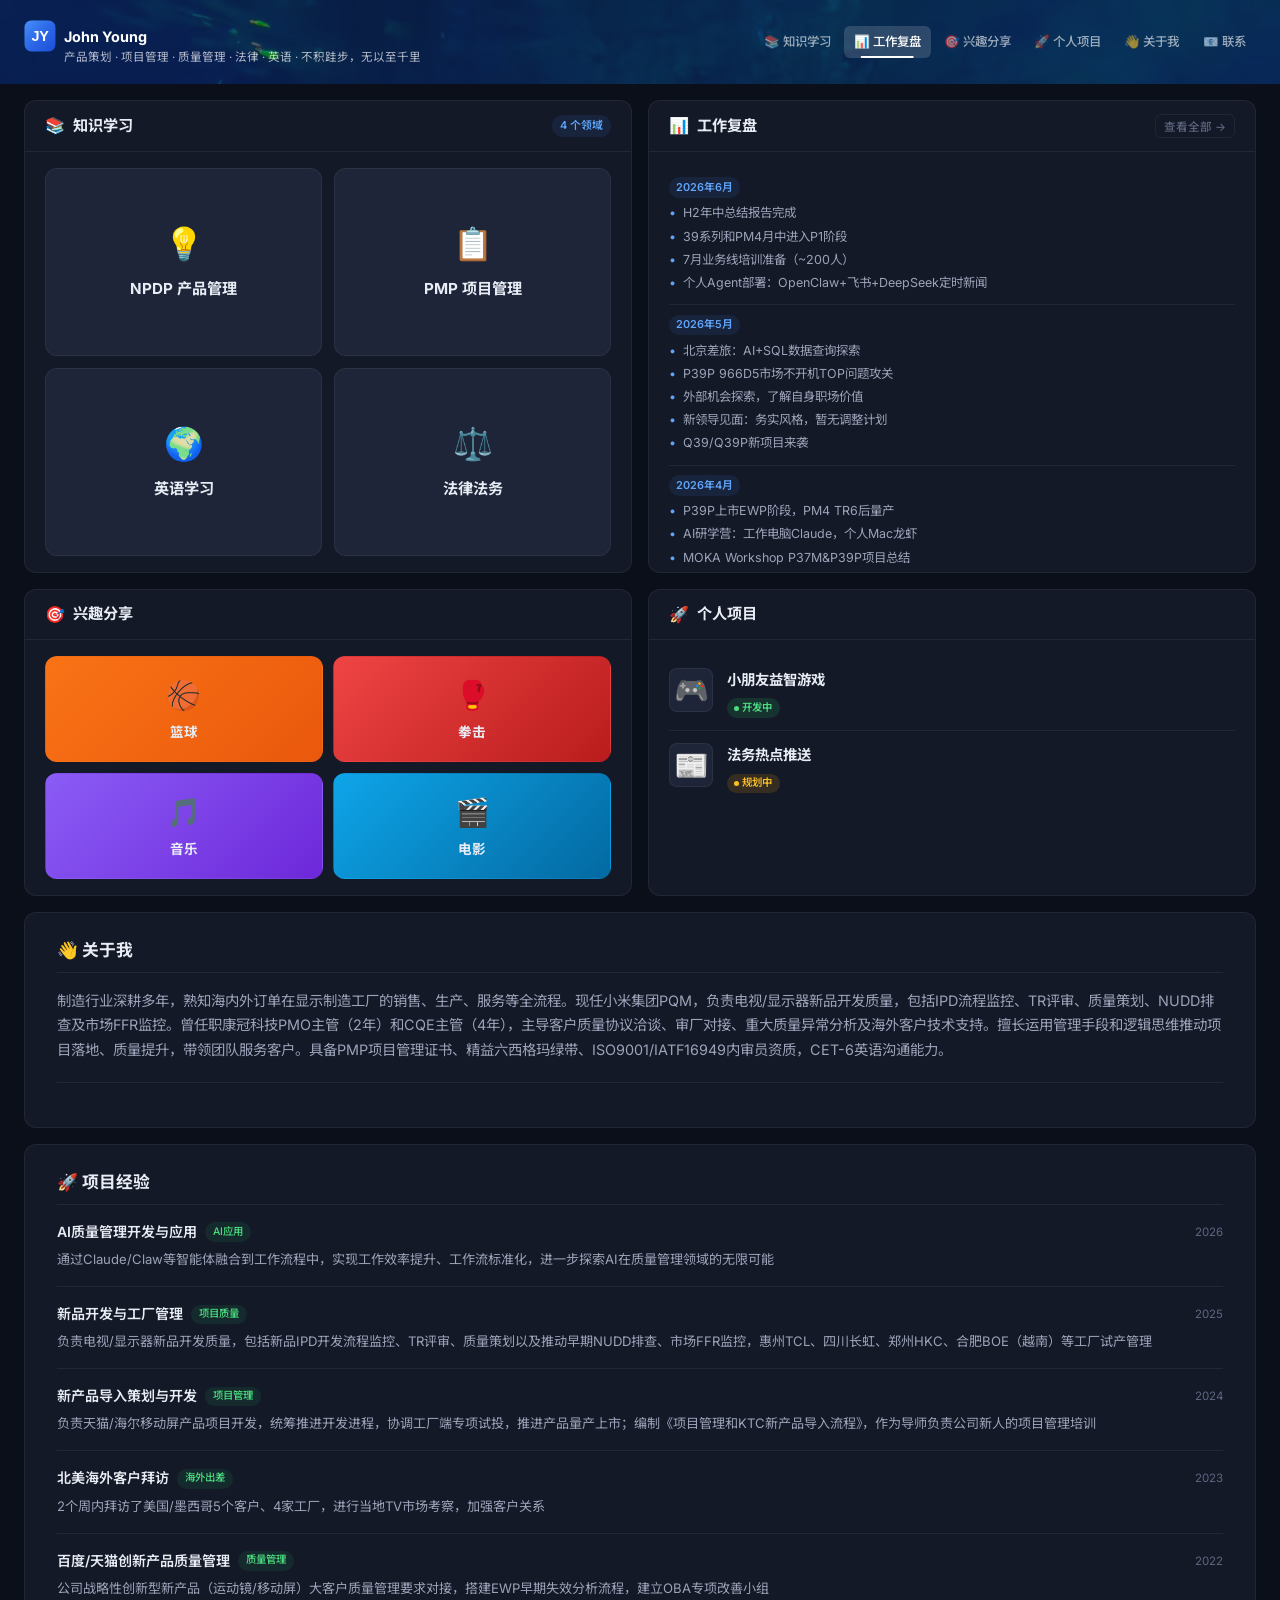
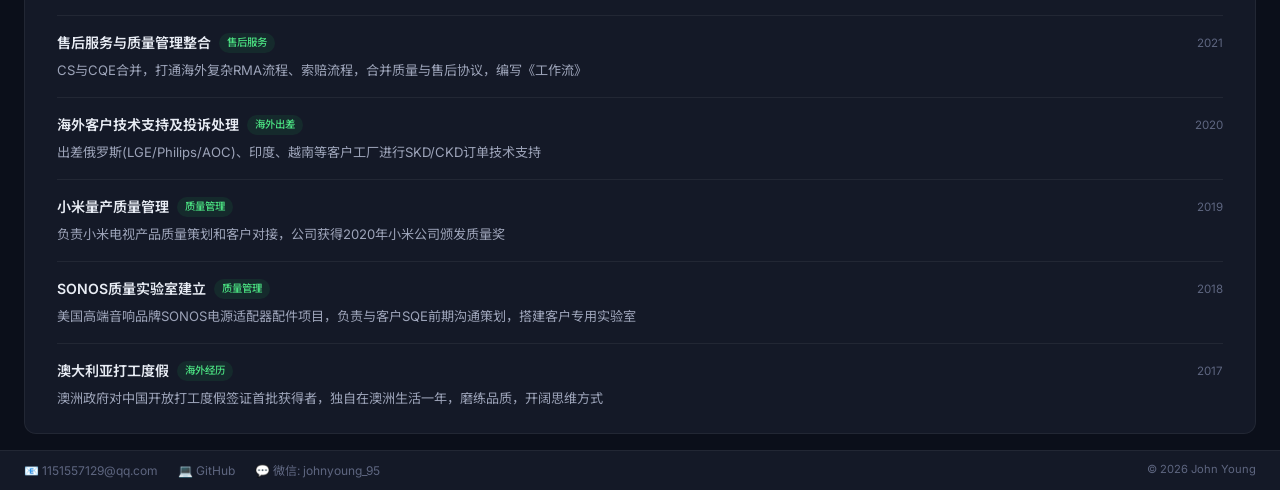
==== index.html @ d1478b48 "初始化个人主页：知识学习/工作复盘/兴趣分享/个人项目 - 暗色主题单页应用 - 知识学习(NPDP/PMP/英语/法律) - 工作复盘月度记录(2025.06-2026.06) - 兴趣分享(篮球/" ====
<!DOCTYPE html>
<html lang="zh-CN">
<head>
  <meta charset="UTF-8">
  <meta name="viewport" content="width=device-width, initial-scale=1.0">
  <title>John Young | 个人主页</title>
  <meta name="description" content="个人知识库、职场记录、兴趣分享与个人项目展示">
  <link rel="stylesheet" href="css/style.css">
  <link rel="preconnect" href="https://fonts.googleapis.com">
  <link rel="preconnect" href="https://fonts.gstatic.com" crossorigin>
  <link href="https://fonts.googleapis.com/css2?family=Inter:wght@300;400;500;600;700;800&family=Noto+Sans+SC:wght@300;400;500;600;700&display=swap" rel="stylesheet">
  <link rel="shortcut icon" href="assets/favicon.png">
  <link rel="icon" type="image/png" href="assets/favicon-16.png" sizes="16x16">
  <link rel="icon" type="image/png" href="assets/favicon.png" sizes="32x32">
  <link rel="icon" type="image/svg+xml" href="assets/logo.svg">
</head>
<body>
  <!-- Hero 区域（含导航） -->
  <section class="hero">
    <nav class="hero-nav" id="heroNav">
      <div class="hero-nav-left">
        <div class="hero-nav-left-row1">
          <img src="assets/logo.svg" alt="JY" class="hero-nav-logo">
          <span class="hero-nav-name">John Young</span>
        </div>
        <span class="hero-nav-tagline">产品策划 · 项目管理 · 质量管理 · 法律 · 英语 · 不积跬步，无以至千里</span>
      </div>
      <div class="hero-nav-links">
        <a href="#knowledge" class="hero-nav-link active" data-section="knowledge">📚 知识学习</a>
        <a href="#weekly" class="hero-nav-link" data-section="weekly">📊 工作复盘</a>
        <a href="#interests" class="hero-nav-link" data-section="interests">🎯 兴趣分享</a>
        <a href="#projects" class="hero-nav-link" data-section="projects">🚀 个人项目</a>
        <a href="#about" class="hero-nav-link" data-section="about">👋 关于我</a>
        <a href="#contact" class="hero-nav-link" data-section="contact">📧 联系</a>
      </div>
    </nav>
    <div class="hero-content">
      <img src="assets/logo.svg" alt="JY" class="hero-avatar">
      <h1 class="hero-name">John Young</h1>
      <p class="hero-tagline">产品策划 · 项目管理 · 质量管理 · 法律 · 英语 · 不积跬步，无以至千里</p>
    </div>
  </section>

  <!-- 主内容 -->
  <main class="main-content">
    <!-- 四宫格 -->
    <div class="dashboard">
      <section class="dash-card" id="knowledge">
        <div class="dash-card-header">
          <h2><span class="dash-icon">📚</span> 知识学习</h2>
          <span class="dash-badge">4 个领域</span>
        </div>
        <div class="dash-card-body">
          <div class="knowledge-grid" id="knowledgeGrid"></div>
        </div>
      </section>

      <section class="dash-card" id="weekly">
        <div class="dash-card-header">
          <h2><span class="dash-icon">📊</span> 工作复盘</h2>
          <button class="dash-more-btn" id="toggleHistory">查看全部 →</button>
        </div>
        <div class="dash-card-body">
          <div class="weekly-list" id="weeklyList"></div>
        </div>
      </section>

      <section class="dash-card" id="interests">
        <div class="dash-card-header">
          <h2><span class="dash-icon">🎯</span> 兴趣分享</h2>
        </div>
        <div class="dash-card-body">
          <div class="interests-mini-grid" id="interestsGrid"></div>
        </div>
      </section>

      <section class="dash-card" id="projects">
        <div class="dash-card-header">
          <h2><span class="dash-icon">🚀</span> 个人项目</h2>
        </div>
        <div class="dash-card-body">
          <div class="projects-mini-list" id="projectsGrid"></div>
        </div>
      </section>
    </div>

    <!-- 关于我 -->
    <section class="about-section" id="about">
      <div class="about-card">
        <h3 class="about-section-title">👋 关于我</h3>
        <p class="about-intro">制造行业深耕多年，熟知海内外订单在显示制造工厂的销售、生产、服务等全流程。现任小米集团PQM，负责电视/显示器新品开发质量，包括IPD流程监控、TR评审、质量策划、NUDD排查及市场FFR监控。曾任职康冠科技PMO主管（2年）和CQE主管（4年），主导客户质量协议洽谈、审厂对接、重大质量异常分析及海外客户技术支持。擅长运用管理手段和逻辑思维推动项目落地、质量提升，带领团队服务客户。具备PMP项目管理证书、精益六西格玛绿带、ISO9001/IATF16949内审员资质，CET-6英语沟通能力。</p>
      </div>
      <div class="about-card about-projects-exp">
        <h3 class="about-section-title">🚀 项目经验</h3>
        <div class="proj-exp-item">
          <div class="proj-exp-header">
            <span class="proj-exp-title">AI质量管理开发与应用</span>
            <span class="proj-exp-tag">AI应用</span>
            <span class="proj-exp-date">2026</span>
          </div>
          <p>通过Claude/Claw等智能体融合到工作流程中，实现工作效率提升、工作流标准化，进一步探索AI在质量管理领域的无限可能</p>
        </div>
        <div class="proj-exp-item">
          <div class="proj-exp-header">
            <span class="proj-exp-title">新品开发与工厂管理</span>
            <span class="proj-exp-tag">项目质量</span>
            <span class="proj-exp-date">2025</span>
          </div>
          <p>负责电视/显示器新品开发质量，包括新品IPD开发流程监控、TR评审、质量策划以及推动早期NUDD排查、市场FFR监控，惠州TCL、四川长虹、郑州HKC、合肥BOE（越南）等工厂试产管理</p>
        </div>
        <div class="proj-exp-item">
          <div class="proj-exp-header">
            <span class="proj-exp-title">新产品导入策划与开发</span>
            <span class="proj-exp-tag">项目管理</span>
            <span class="proj-exp-date">2024</span>
          </div>
          <p>负责天猫/海尔移动屏产品项目开发，统筹推进开发进程，协调工厂端专项试投，推进产品量产上市；编制《项目管理和KTC新产品导入流程》，作为导师负责公司新人的项目管理培训</p>
        </div>
        <div class="proj-exp-item">
          <div class="proj-exp-header">
            <span class="proj-exp-title">北美海外客户拜访</span>
            <span class="proj-exp-tag">海外出差</span>
            <span class="proj-exp-date">2023</span>
          </div>
          <p>2个周内拜访了美国/墨西哥5个客户、4家工厂，进行当地TV市场考察，加强客户关系</p>
        </div>
        <div class="proj-exp-item">
          <div class="proj-exp-header">
            <span class="proj-exp-title">百度/天猫创新产品质量管理</span>
            <span class="proj-exp-tag">质量管理</span>
            <span class="proj-exp-date">2022</span>
          </div>
          <p>公司战略性创新型新产品（运动镜/移动屏）大客户质量管理要求对接，搭建EWP早期失效分析流程，建立OBA专项改善小组</p>
        </div>
        <div class="proj-exp-item">
          <div class="proj-exp-header">
            <span class="proj-exp-title">售后服务与质量管理整合</span>
            <span class="proj-exp-tag">售后服务</span>
            <span class="proj-exp-date">2021</span>
          </div>
          <p>CS与CQE合并，打通海外复杂RMA流程、索赔流程，合并质量与售后协议，编写《工作流》</p>
        </div>
        <div class="proj-exp-item">
          <div class="proj-exp-header">
            <span class="proj-exp-title">海外客户技术支持及投诉处理</span>
            <span class="proj-exp-tag">海外出差</span>
            <span class="proj-exp-date">2020</span>
          </div>
          <p>出差俄罗斯(LGE/Philips/AOC)、印度、越南等客户工厂进行SKD/CKD订单技术支持</p>
        </div>
        <div class="proj-exp-item">
          <div class="proj-exp-header">
            <span class="proj-exp-title">小米量产质量管理</span>
            <span class="proj-exp-tag">质量管理</span>
            <span class="proj-exp-date">2019</span>
          </div>
          <p>负责小米电视产品质量策划和客户对接，公司获得2020年小米公司颁发质量奖</p>
        </div>
        <div class="proj-exp-item">
          <div class="proj-exp-header">
            <span class="proj-exp-title">SONOS质量实验室建立</span>
            <span class="proj-exp-tag">质量管理</span>
            <span class="proj-exp-date">2018</span>
          </div>
          <p>美国高端音响品牌SONOS电源适配器配件项目，负责与客户SQE前期沟通策划，搭建客户专用实验室</p>
        </div>
        <div class="proj-exp-item">
          <div class="proj-exp-header">
            <span class="proj-exp-title">澳大利亚打工度假</span>
            <span class="proj-exp-tag">海外经历</span>
            <span class="proj-exp-date">2017</span>
          </div>
          <p>澳洲政府对中国开放打工度假签证首批获得者，独自在澳洲生活一年，磨练品质，开阔思维方式</p>
        </div>
      </div>
    </section>
  </main>

  <!-- 联系栏 -->
  <footer class="contact-bar" id="contact">
    <div class="contact-bar-inner">
      <a href="mailto:1151557129@qq.com" class="contact-link">📧 1151557129@qq.com</a>
      <a href="https://github.com/JohnYoung1995" target="_blank" class="contact-link">💻 GitHub</a>
      <a href="#" class="contact-link">💬 微信: johnyoung_95</a>
      <span class="contact-copy">© 2026 John Young</span>
    </div>
  </footer>

  <!-- 模态框 -->
  <div class="modal-overlay" id="modalOverlay">
    <div class="modal" id="modal">
      <button class="modal-close" id="modalClose">&times;</button>
      <div class="modal-header">
        <span class="modal-icon" id="modalIcon"></span>
        <h2 class="modal-title" id="modalTitle"></h2>
      </div>
      <div class="modal-breadcrumb" id="modalBreadcrumb"></div>
      <div class="modal-body" id="modalBody"></div>
    </div>
  </div>

  <script src="js/data/knowledge.js"></script>
  <script src="js/data/weekly.js"></script>
  <script src="js/data/interests.js"></script>
  <script src="js/data/projects.js"></script>
  <script src="js/app.js"></script>
</body>
</html>
---- css/style.css ----
/* ============================================
   个人主页 - 暗色 Dashboard 布局
   ============================================ */

:root {
  --primary: #3b82f6;
  --primary-light: #60a5fa;
  --primary-dark: #2563eb;
  --primary-50: rgba(59,130,246,0.1);
  --primary-100: rgba(59,130,246,0.2);

  --accent: #f59e0b;

  --bg: #0b0f1a;
  --bg-card: #141927;
  --bg-card-hover: #1a2035;
  --bg-elevated: #1e2538;
  --bg-dark: #080b14;

  --text: #e8ecf4;
  --text-secondary: #9ca3b8;
  --text-muted: #5e6680;
  --text-inverse: #f8fafc;

  --border: rgba(255,255,255,0.06);
  --border-light: rgba(255,255,255,0.04);
  --border-hover: rgba(255,255,255,0.12);

  --shadow: 0 1px 3px rgba(0,0,0,0.3), 0 1px 2px rgba(0,0,0,0.2);
  --shadow-md: 0 4px 12px rgba(0,0,0,0.3);
  --shadow-lg: 0 12px 24px rgba(0,0,0,0.4);

  --radius-sm: 8px;
  --radius: 12px;
  --radius-lg: 16px;

  --transition: all 0.25s cubic-bezier(0.4, 0, 0.2, 1);

  --font-sans: 'Inter', 'Noto Sans SC', -apple-system, BlinkMacSystemFont, sans-serif;
}

*, *::before, *::after { margin: 0; padding: 0; box-sizing: border-box; }

html {
  scroll-behavior: smooth;
  scroll-padding-top: 92px;
}

body {
  font-family: var(--font-sans);
  background: var(--bg);
  color: var(--text);
  line-height: 1.6;
  -webkit-font-smoothing: antialiased;
  min-height: 100vh;
  display: flex;
  flex-direction: column;
}

/* ============================================
   Hero 区域（带背景图，与导航融合）
   ============================================ */
.hero {
  position: sticky;
  top: 0;
  z-index: 100;
  height: 84px;
  background: url('../assets/hero-bg.jpg') top center/cover no-repeat;
  display: flex;
  flex-direction: column;
}

.hero::before {
  content: '';
  position: absolute;
  inset: 0;
  background: rgba(15, 23, 42, 0.55);
}

/* 导航栏融入 hero */
.hero-nav {
  position: relative;
  z-index: 2;
  width: 100%;
  max-width: 1400px;
  margin: 0 auto;
  padding: 0 1.5rem;
  height: 100%;
  display: flex;
  align-items: center;
  justify-content: space-between;
}

.hero-nav-left {
  display: flex;
  flex-direction: column;
  gap: 0;
}

.hero-nav-left-row1 {
  display: flex;
  align-items: center;
  gap: 0.5rem;
}

.hero-nav-logo {
  width: 32px;
  height: 32px;
  border-radius: 8px;
}

.hero-nav-name {
  font-size: 0.9rem;
  font-weight: 700;
  color: white;
}

.hero-nav-tagline {
  font-size: 0.72rem;
  color: rgba(255,255,255,0.7);
  padding-left: calc(32px + 0.5rem);
  white-space: nowrap;
  line-height: 1;
}

.hero-nav-links {
  display: flex;
  gap: 0.15rem;
}

.hero-nav-link {
  padding: 0.35rem 0.65rem;
  font-size: 0.78rem;
  font-weight: 500;
  color: rgba(255,255,255,0.6);
  border-radius: 6px;
  transition: var(--transition);
  text-decoration: none;
  white-space: nowrap;
  position: relative;
}

.hero-nav-link:hover {
  color: white;
  background: rgba(255,255,255,0.1);
}

.hero-nav-link.active {
  color: white;
  background: rgba(255,255,255,0.15);
}

.hero-nav-link.active::after {
  content: '';
  position: absolute;
  bottom: 0;
  left: 50%;
  transform: translateX(-50%);
  width: 60%;
  height: 2px;
  background: white;
  border-radius: 1px;
}

/* Hero 主内容（窄屏隐藏） */
.hero-content {
  display: none;
}

.hero-avatar {
  width: 72px;
  height: 72px;
  border-radius: 14px;
  margin-bottom: 0.75rem;
  box-shadow: 0 4px 20px rgba(0,0,0,0.3);
}

.hero-name {
  font-size: 2.5rem;
  font-weight: 800;
  color: white;
  margin-bottom: 0.5rem;
  text-shadow: 0 2px 10px rgba(0,0,0,0.3);
}

.hero-tagline {
  font-size: 1rem;
  color: rgba(255,255,255,0.85);
  max-width: 700px;
  line-height: 1.6;
  text-shadow: 0 1px 6px rgba(0,0,0,0.2);
}


/* ============================================
   关于我 (About / Resume)
   ============================================ */
.about-section {
  max-width: 1400px;
  margin: 0 auto;
  padding: 0 1.5rem 1rem;
  display: flex;
  flex-direction: column;
  gap: 1rem;
}

.about-card {
  background: var(--bg-card);
  border: 1px solid var(--border);
  border-radius: var(--radius);
  padding: 1.5rem 2rem;
}

.about-section-title {
  font-size: 1.05rem;
  font-weight: 700;
  color: var(--text);
  margin-bottom: 1rem;
  padding-bottom: 0.5rem;
  border-bottom: 1px solid var(--border);
}

.about-intro {
  font-size: 0.9rem;
  color: var(--text-secondary);
  line-height: 1.7;
  margin-bottom: 1.25rem;
  padding-bottom: 1.25rem;
  border-bottom: 1px solid var(--border);
}

/* 工作经历 */
.about-exp-list {
  display: flex;
  flex-direction: column;
  gap: 1rem;
}

.about-exp-item {
  padding-bottom: 1rem;
  border-bottom: 1px solid var(--border);
}

.about-exp-item:last-child {
  padding-bottom: 0;
  border-bottom: none;
}

.about-exp-header {
  display: flex;
  justify-content: space-between;
  align-items: center;
  margin-bottom: 0.2rem;
}

.about-exp-company {
  font-weight: 600;
  font-size: 0.88rem;
  color: var(--text);
}

.about-exp-date {
  font-size: 0.72rem;
  color: var(--text-muted);
}

.about-exp-role {
  font-size: 0.8rem;
  color: var(--primary-light);
  font-weight: 500;
  margin-bottom: 0.4rem;
}

.about-exp-list-detail {
  list-style: none;
  margin: 0;
}

.about-exp-list-detail li {
  font-size: 0.78rem;
  color: var(--text-secondary);
  padding: 0.15rem 0;
  padding-left: 0.85rem;
  position: relative;
}

.about-exp-list-detail li::before {
  content: '•';
  position: absolute;
  left: 0;
  color: var(--primary-light);
}

/* 项目经验标题栏 */
.about-projects-exp .about-section-title {
  margin-bottom: 1rem;
  padding-bottom: 0.5rem;
  border-bottom: 1px solid var(--border);
}

.proj-exp-item {
  margin-bottom: 1rem;
  padding-bottom: 1rem;
  border-bottom: 1px solid var(--border);
}

.proj-exp-item:last-child {
  margin-bottom: 0;
  padding-bottom: 0;
  border-bottom: none;
}

.proj-exp-header {
  display: flex;
  align-items: center;
  gap: 0.5rem;
  margin-bottom: 0.35rem;
  flex-wrap: wrap;
}

.proj-exp-title {
  font-weight: 600;
  font-size: 0.88rem;
  color: var(--text);
}

.proj-exp-tag {
  font-size: 0.65rem;
  font-weight: 500;
  background: rgba(34,197,94,0.1);
  color: #4ade80;
  padding: 0.1rem 0.5rem;
  border-radius: 100px;
}

.proj-exp-date {
  font-size: 0.72rem;
  color: var(--text-muted);
  margin-left: auto;
}

.proj-exp-item p {
  font-size: 0.82rem;
  color: var(--text-secondary);
  line-height: 1.6;
}

/* ============================================
   Dashboard 四宫格
   ============================================ */
.dashboard {
  flex: 1;
  max-width: 1400px;
  width: 100%;
  margin: 0 auto;
  padding: 1rem 1.5rem;
  display: grid;
  grid-template-columns: 1fr 1fr;
  grid-template-rows: auto auto;
  gap: 1rem;
}

.dash-card {
  background: var(--bg-card);
  border-radius: var(--radius);
  border: 1px solid var(--border);
  display: flex;
  flex-direction: column;
  overflow: hidden;
  min-height: 0;
  transition: var(--transition);
}

.dash-card:hover {
  border-color: var(--border-hover);
}

.dash-card-header {
  display: flex;
  align-items: center;
  justify-content: space-between;
  padding: 0.75rem 1.25rem;
  border-bottom: 1px solid var(--border);
  flex-shrink: 0;
}

.dash-card-header h2 {
  font-size: 0.95rem;
  font-weight: 700;
  display: flex;
  align-items: center;
  gap: 0.5rem;
  color: var(--text);
}

.dash-icon {
  font-size: 1rem;
}

.dash-badge {
  font-size: 0.68rem;
  font-weight: 600;
  color: var(--primary-light);
  background: var(--primary-50);
  padding: 0.15rem 0.5rem;
  border-radius: 100px;
}

.dash-more-btn {
  font-size: 0.72rem;
  font-weight: 500;
  color: var(--text-muted);
  background: none;
  border: 1px solid var(--border);
  padding: 0.2rem 0.5rem;
  border-radius: 6px;
  cursor: pointer;
  transition: var(--transition);
  font-family: var(--font-sans);
}

.dash-more-btn:hover {
  color: var(--primary-light);
  border-color: var(--primary-100);
  background: var(--primary-50);
}

.dash-card-body {
  padding: 1rem 1.25rem;
  flex: 1;
  overflow-y: auto;
  max-height: 420px;
}

/* ============================================
   知识学习 - 四宫格卡片
   ============================================ */
.knowledge-grid {
  display: grid;
  grid-template-columns: 1fr 1fr;
  gap: 0.75rem;
  height: 100%;
}

.knowledge-card {
  background: var(--bg-elevated);
  border-radius: var(--radius);
  border: 1px solid var(--border);
  padding: 1.25rem;
  cursor: pointer;
  transition: var(--transition);
  display: flex;
  flex-direction: column;
  align-items: center;
  justify-content: center;
  text-align: center;
  position: relative;
  overflow: hidden;
}

.knowledge-card::before {
  content: '';
  position: absolute;
  inset: 0;
  background: var(--card-glow, var(--primary-50));
  opacity: 0;
  transition: opacity 0.3s ease;
}

.knowledge-card:hover {
  border-color: var(--border-hover);
  transform: translateY(-2px);
  box-shadow: var(--shadow-md);
}

.knowledge-card:hover::before {
  opacity: 1;
}

.knowledge-card > * {
  position: relative;
  z-index: 1;
}

.knowledge-card-icon {
  font-size: 2rem;
  margin-bottom: 0.5rem;
}

.knowledge-card-title {
  font-size: 0.95rem;
  font-weight: 700;
  color: var(--text);
  margin-bottom: 0.2rem;
}


/* ============================================
   职场碎碎念
   ============================================ */
.weekly-entry {
  padding: 0.6rem 0;
  border-bottom: 1px solid var(--border);
  cursor: pointer;
  transition: var(--transition);
}

.weekly-entry:last-child { border-bottom: none; }

.weekly-entry:hover { padding-left: 0.5rem; }

.weekly-entry-header {
  display: flex;
  align-items: center;
  justify-content: space-between;
  margin-bottom: 0.2rem;
}

.weekly-entry-week {
  font-size: 0.68rem;
  font-weight: 600;
  color: var(--primary-light);
  background: var(--primary-50);
  padding: 0.1rem 0.45rem;
  border-radius: 100px;
}

.weekly-entry-date {
  font-size: 0.68rem;
  color: var(--text-muted);
}

.weekly-entry-title {
  font-size: 0.88rem;
  font-weight: 600;
  color: var(--text);
  margin-bottom: 0.15rem;
}

.weekly-entry-summary {
  font-size: 0.78rem;
  color: var(--text-secondary);
  display: -webkit-box;
  -webkit-line-clamp: 2;
  -webkit-box-orient: vertical;
  overflow: hidden;
}

.weekly-entry-tags {
  display: flex;
  gap: 0.3rem;
  margin-top: 0.3rem;
  flex-wrap: wrap;
}

.weekly-entry-tag {
  font-size: 0.62rem;
  color: var(--text-muted);
  background: rgba(255,255,255,0.04);
  padding: 0.08rem 0.35rem;
  border-radius: 4px;
}

.weekly-highlights {
  list-style: none;
  margin-top: 0.25rem;
}

.weekly-highlights li {
  font-size: 0.78rem;
  color: var(--text-secondary);
  padding: 0.1rem 0;
  padding-left: 0.85rem;
  position: relative;
}

.weekly-highlights li::before {
  content: '•';
  position: absolute;
  left: 0;
  color: var(--primary-light);
}

.weekly-edit-bar {
  display: flex;
  gap: 0.5rem;
  margin-bottom: 1rem;
  padding-bottom: 0.75rem;
  border-bottom: 1px solid var(--border);
}

.weekly-edit-btn,
.weekly-save-btn {
  display: inline-flex;
  align-items: center;
  gap: 0.3rem;
  padding: 0.35rem 0.75rem;
  font-size: 0.8rem;
  font-weight: 500;
  border-radius: 6px;
  cursor: pointer;
  transition: var(--transition);
  font-family: var(--font-sans);
  border: 1px solid var(--border);
  background: var(--bg-elevated);
  color: var(--text-secondary);
}

.weekly-edit-btn:hover {
  border-color: var(--primary-100);
  color: var(--primary-light);
  background: var(--primary-50);
}

.weekly-save-btn {
  background: var(--primary);
  color: white;
  border-color: var(--primary);
}

.weekly-save-btn:hover {
  background: var(--primary-dark);
}

/* ============================================
   兴趣分享
   ============================================ */
.interests-mini-grid {
  display: grid;
  grid-template-columns: 1fr 1fr;
  gap: 0.65rem;
  height: 100%;
}

.interest-mini {
  border-radius: var(--radius);
  padding: 1rem 0.75rem;
  cursor: pointer;
  transition: var(--transition);
  text-align: center;
  position: relative;
  overflow: hidden;
  border: 1px solid transparent;
}

.interest-mini:hover {
  transform: translateY(-2px);
  box-shadow: var(--shadow-md);
  border-color: rgba(255,255,255,0.1);
}

.interest-mini-icon {
  font-size: 1.75rem;
  margin-bottom: 0.25rem;
}

.interest-mini-title {
  font-size: 0.85rem;
  font-weight: 700;
  color: var(--text);
  margin-bottom: 0.1rem;
}


/* ============================================
   个人项目
   ============================================ */
.project-mini {
  display: flex;
  gap: 0.875rem;
  padding: 0.75rem 0;
  border-bottom: 1px solid var(--border);
  cursor: pointer;
  transition: var(--transition);
}

.project-mini:last-child { border-bottom: none; }

.project-mini:hover { padding-left: 0.5rem; }

.project-mini-icon {
  font-size: 1.75rem;
  flex-shrink: 0;
  width: 44px;
  height: 44px;
  display: flex;
  align-items: center;
  justify-content: center;
  background: var(--bg-elevated);
  border-radius: var(--radius-sm);
  border: 1px solid var(--border);
}

.project-mini-info { flex: 1; min-width: 0; }

.project-mini-title {
  font-size: 0.9rem;
  font-weight: 700;
  color: var(--text);
  margin-bottom: 0.1rem;
}


.project-mini-status {
  display: inline-flex;
  align-items: center;
  gap: 0.2rem;
  font-size: 0.65rem;
  font-weight: 600;
  padding: 0.1rem 0.45rem;
  border-radius: 100px;
  margin-top: 0.2rem;
}

.project-mini-status.active {
  background: rgba(34,197,94,0.15);
  color: #4ade80;
}

.project-mini-status.planning {
  background: rgba(245,158,11,0.15);
  color: #fbbf24;
}

.project-mini-status-dot {
  width: 5px;
  height: 5px;
  border-radius: 50%;
  background: currentColor;
}

/* ============================================
   联系栏
   ============================================ */
.contact-bar {
  background: var(--bg-card);
  border-top: 1px solid var(--border);
  padding: 0.6rem 0;
  font-size: 0.75rem;
}

.contact-bar-inner {
  max-width: 1400px;
  margin: 0 auto;
  padding: 0 1.5rem;
  display: flex;
  align-items: center;
  gap: 1.25rem;
  flex-wrap: wrap;
}

.contact-link {
  color: var(--text-muted);
  text-decoration: none;
  transition: var(--transition);
}

.contact-link:hover { color: var(--primary-light); }

.contact-copy {
  margin-left: auto;
  font-size: 0.7rem;
  color: var(--text-muted);
}

/* ============================================
   模态框
   ============================================ */
.modal-overlay {
  position: fixed;
  inset: 0;
  background: rgba(0, 0, 0, 0.7);
  backdrop-filter: blur(8px);
  z-index: 2000;
  display: flex;
  align-items: center;
  justify-content: center;
  opacity: 0;
  visibility: hidden;
  transition: var(--transition);
}

.modal-overlay.active {
  opacity: 1;
  visibility: visible;
}

.modal {
  background: var(--bg-card);
  border: 1px solid var(--border);
  border-radius: var(--radius-lg);
  width: 90%;
  max-width: 750px;
  max-height: 80vh;
  overflow-y: auto;
  padding: 2rem;
  position: relative;
  transform: scale(0.95) translateY(20px);
  transition: var(--transition);
  box-shadow: var(--shadow-lg);
}

.modal-overlay.active .modal {
  transform: scale(1) translateY(0);
}

.modal-close {
  position: absolute;
  top: 0.75rem;
  right: 0.75rem;
  width: 32px;
  height: 32px;
  background: var(--bg-elevated);
  border: 1px solid var(--border);
  border-radius: 50%;
  font-size: 1.2rem;
  cursor: pointer;
  display: flex;
  align-items: center;
  justify-content: center;
  color: var(--text-muted);
  transition: var(--transition);
}

.modal-close:hover {
  background: var(--border);
  color: var(--text);
}

.modal-header {
  display: flex;
  align-items: center;
  gap: 0.75rem;
  margin-bottom: 0.75rem;
  padding-bottom: 0.75rem;
  border-bottom: 1px solid var(--border);
}

.modal-icon { font-size: 1.5rem; }

.modal-title {
  font-size: 1.15rem;
  font-weight: 700;
  color: var(--text);
}

.modal-breadcrumb {
  display: flex;
  align-items: center;
  gap: 0.4rem;
  font-size: 0.78rem;
  color: var(--text-muted);
  margin-bottom: 1rem;
}

.modal-breadcrumb a {
  color: var(--primary-light);
  cursor: pointer;
  transition: var(--transition);
}

.modal-breadcrumb a:hover { text-decoration: underline; }

.modal-breadcrumb .sep { color: var(--text-muted); }

/* Modal 内容 */
.modal-body h3 {
  font-size: 1.1rem;
  font-weight: 700;
  color: var(--primary-light);
  margin: 1.5rem 0 0.6rem;
  padding-bottom: 0.35rem;
  border-bottom: 1px solid var(--border);
}

.modal-body h4 {
  font-size: 0.95rem;
  font-weight: 600;
  color: var(--text);
  margin: 1rem 0 0.4rem;
}

.modal-body p {
  color: var(--text-secondary);
  margin-bottom: 0.5rem;
  font-size: 0.88rem;
}

.modal-body ul, .modal-body ol {
  padding-left: 1.25rem;
  margin-bottom: 0.6rem;
  color: var(--text-secondary);
  font-size: 0.88rem;
}

.modal-body li { margin-bottom: 0.2rem; }

.modal-body table {
  width: 100%;
  border-collapse: collapse;
  margin: 0.6rem 0;
  font-size: 0.82rem;
}

.modal-body th, .modal-body td {
  border: 1px solid var(--border);
  padding: 0.4rem 0.6rem;
  text-align: left;
}

.modal-body th {
  background: var(--primary-dark);
  color: white;
  font-weight: 600;
}

.modal-body tr:nth-child(even) { background: rgba(255,255,255,0.02); }

.modal-body blockquote {
  background: var(--primary-50);
  border-left: 3px solid var(--primary);
  padding: 0.6rem 0.875rem;
  margin: 0.6rem 0;
  border-radius: 0 var(--radius-sm) var(--radius-sm) 0;
  color: var(--text-secondary);
  font-style: italic;
  font-size: 0.88rem;
}

.modal-body pre {
  background: var(--bg-dark);
  color: var(--text);
  padding: 0.6rem 0.875rem;
  border-radius: var(--radius-sm);
  overflow-x: auto;
  margin: 0.6rem 0;
  font-size: 0.8rem;
  border: 1px solid var(--border);
}

.modal-body strong {
  color: var(--text);
  font-weight: 600;
}

/* Modal 分类网格 */
.modal-category-grid {
  display: grid;
  grid-template-columns: repeat(auto-fill, minmax(150px, 1fr));
  gap: 0.6rem;
}

.modal-category-item {
  background: var(--bg-elevated);
  border-radius: var(--radius);
  padding: 0.875rem;
  cursor: pointer;
  transition: var(--transition);
  border: 1px solid var(--border);
  text-align: center;
}

.modal-category-item:hover {
  background: var(--bg-card-hover);
  border-color: var(--border-hover);
  transform: translateY(-2px);
}

.modal-category-icon {
  font-size: 1.3rem;
  margin-bottom: 0.2rem;
}

.modal-category-title {
  font-weight: 600;
  font-size: 0.85rem;
  color: var(--text);
}

.modal-category-count {
  font-size: 0.68rem;
  color: var(--text-muted);
}

/* Modal 知识点列表 */
.modal-topic-list {
  display: flex;
  flex-direction: column;
  gap: 0.4rem;
}

.modal-topic-item {
  display: flex;
  align-items: center;
  gap: 0.6rem;
  padding: 0.6rem 0.875rem;
  background: var(--bg-elevated);
  border-radius: var(--radius-sm);
  cursor: pointer;
  transition: var(--transition);
  border: 1px solid transparent;
}

.modal-topic-item:hover {
  background: var(--bg-card-hover);
  border-color: var(--border-hover);
  transform: translateX(4px);
}

.modal-topic-icon {
  font-size: 0.9rem;
  color: var(--primary-light);
}

.modal-topic-title {
  flex: 1;
  font-size: 0.88rem;
  font-weight: 500;
  color: var(--text);
}

.modal-topic-arrow {
  color: var(--text-muted);
  font-size: 0.75rem;
  transition: var(--transition);
}

.modal-topic-item:hover .modal-topic-arrow {
  color: var(--primary-light);
}

/* 兴趣文章列表 */
.article-list {
  display: flex;
  flex-direction: column;
  gap: 0.4rem;
}

.article-item {
  display: flex;
  align-items: center;
  gap: 0.6rem;
  padding: 0.6rem 0.875rem;
  background: var(--bg-elevated);
  border-radius: var(--radius-sm);
  transition: var(--transition);
  border: 1px solid var(--border);
  text-decoration: none;
}

.article-item:hover {
  background: var(--bg-card-hover);
  border-color: var(--border-hover);
  transform: translateX(4px);
}

.article-icon { font-size: 1.1rem; }

.article-info { flex: 1; }

.article-title {
  font-weight: 600;
  font-size: 0.85rem;
  color: var(--text);
}

.article-meta {
  font-size: 0.72rem;
  color: var(--text-muted);
}

.article-arrow {
  color: var(--text-muted);
  font-size: 0.8rem;
  transition: var(--transition);
}

.article-item:hover .article-arrow { color: var(--primary-light); }

/* ============================================
   响应式
   ============================================ */
@media (max-width: 900px) {
  .dashboard {
    grid-template-columns: 1fr;
    padding: 0.75rem;
  }

  .interests-mini-grid { grid-template-columns: 1fr 1fr; }
  .knowledge-grid { grid-template-columns: 1fr 1fr; }

  .hero { height: 56px; }
  .hero-nav-links { gap: 0; }
  .hero-nav-link { font-size: 0.7rem; padding: 0.25rem 0.4rem; }
  .hero-nav-tagline { display: none; }

  .about-exp-header { flex-direction: column; align-items: flex-start; gap: 0.15rem; }
}

@media (max-width: 480px) {
  .interests-mini-grid { grid-template-columns: 1fr; }
}

/* 滚动条 - 暗色主题 */
::-webkit-scrollbar { width: 5px; }
::-webkit-scrollbar-track { background: transparent; }
::-webkit-scrollbar-thumb { background: rgba(255,255,255,0.1); border-radius: 3px; }
::-webkit-scrollbar-thumb:hover { background: rgba(255,255,255,0.2); }
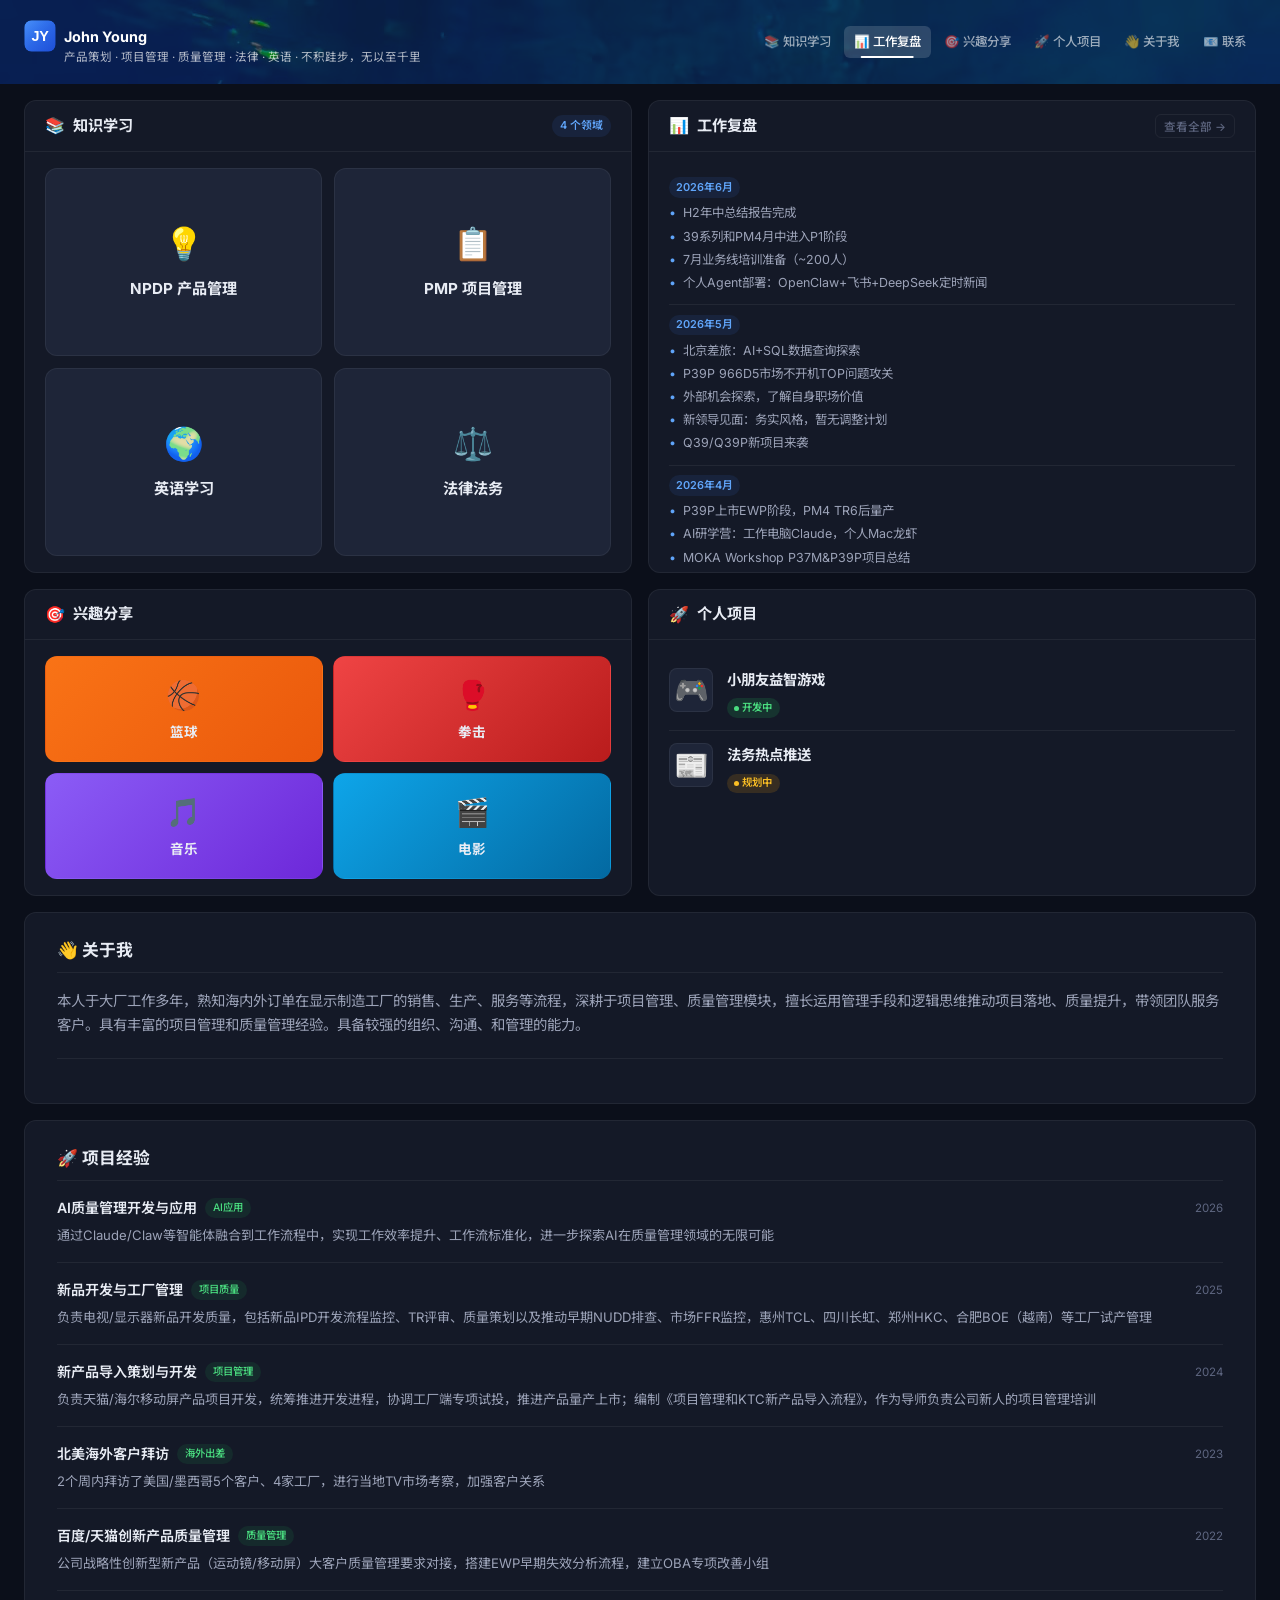
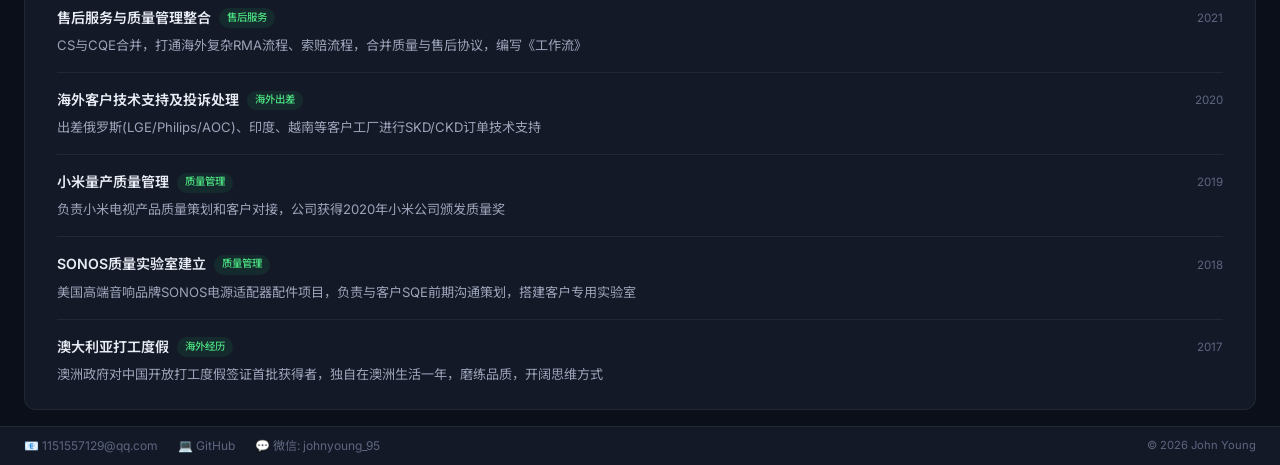
==== commit 0b0dc3b4: "更新关于我简介内容" ====
--- a/index.html
+++ b/index.html
@@ -88,7 +88,7 @@
     <section class="about-section" id="about">
       <div class="about-card">
         <h3 class="about-section-title">👋 关于我</h3>
-        <p class="about-intro">制造行业深耕多年，熟知海内外订单在显示制造工厂的销售、生产、服务等全流程。现任小米集团PQM，负责电视/显示器新品开发质量，包括IPD流程监控、TR评审、质量策划、NUDD排查及市场FFR监控。曾任职康冠科技PMO主管（2年）和CQE主管（4年），主导客户质量协议洽谈、审厂对接、重大质量异常分析及海外客户技术支持。擅长运用管理手段和逻辑思维推动项目落地、质量提升，带领团队服务客户。具备PMP项目管理证书、精益六西格玛绿带、ISO9001/IATF16949内审员资质，CET-6英语沟通能力。</p>
+        <p class="about-intro">本人于大厂工作多年，熟知海内外订单在显示制造工厂的销售、生产、服务等流程，深耕于项目管理、质量管理模块，擅长运用管理手段和逻辑思维推动项目落地、质量提升，带领团队服务客户。具有丰富的项目管理和质量管理经验。具备较强的组织、沟通、和管理的能力。</p>
       </div>
       <div class="about-card about-projects-exp">
         <h3 class="about-section-title">🚀 项目经验</h3>
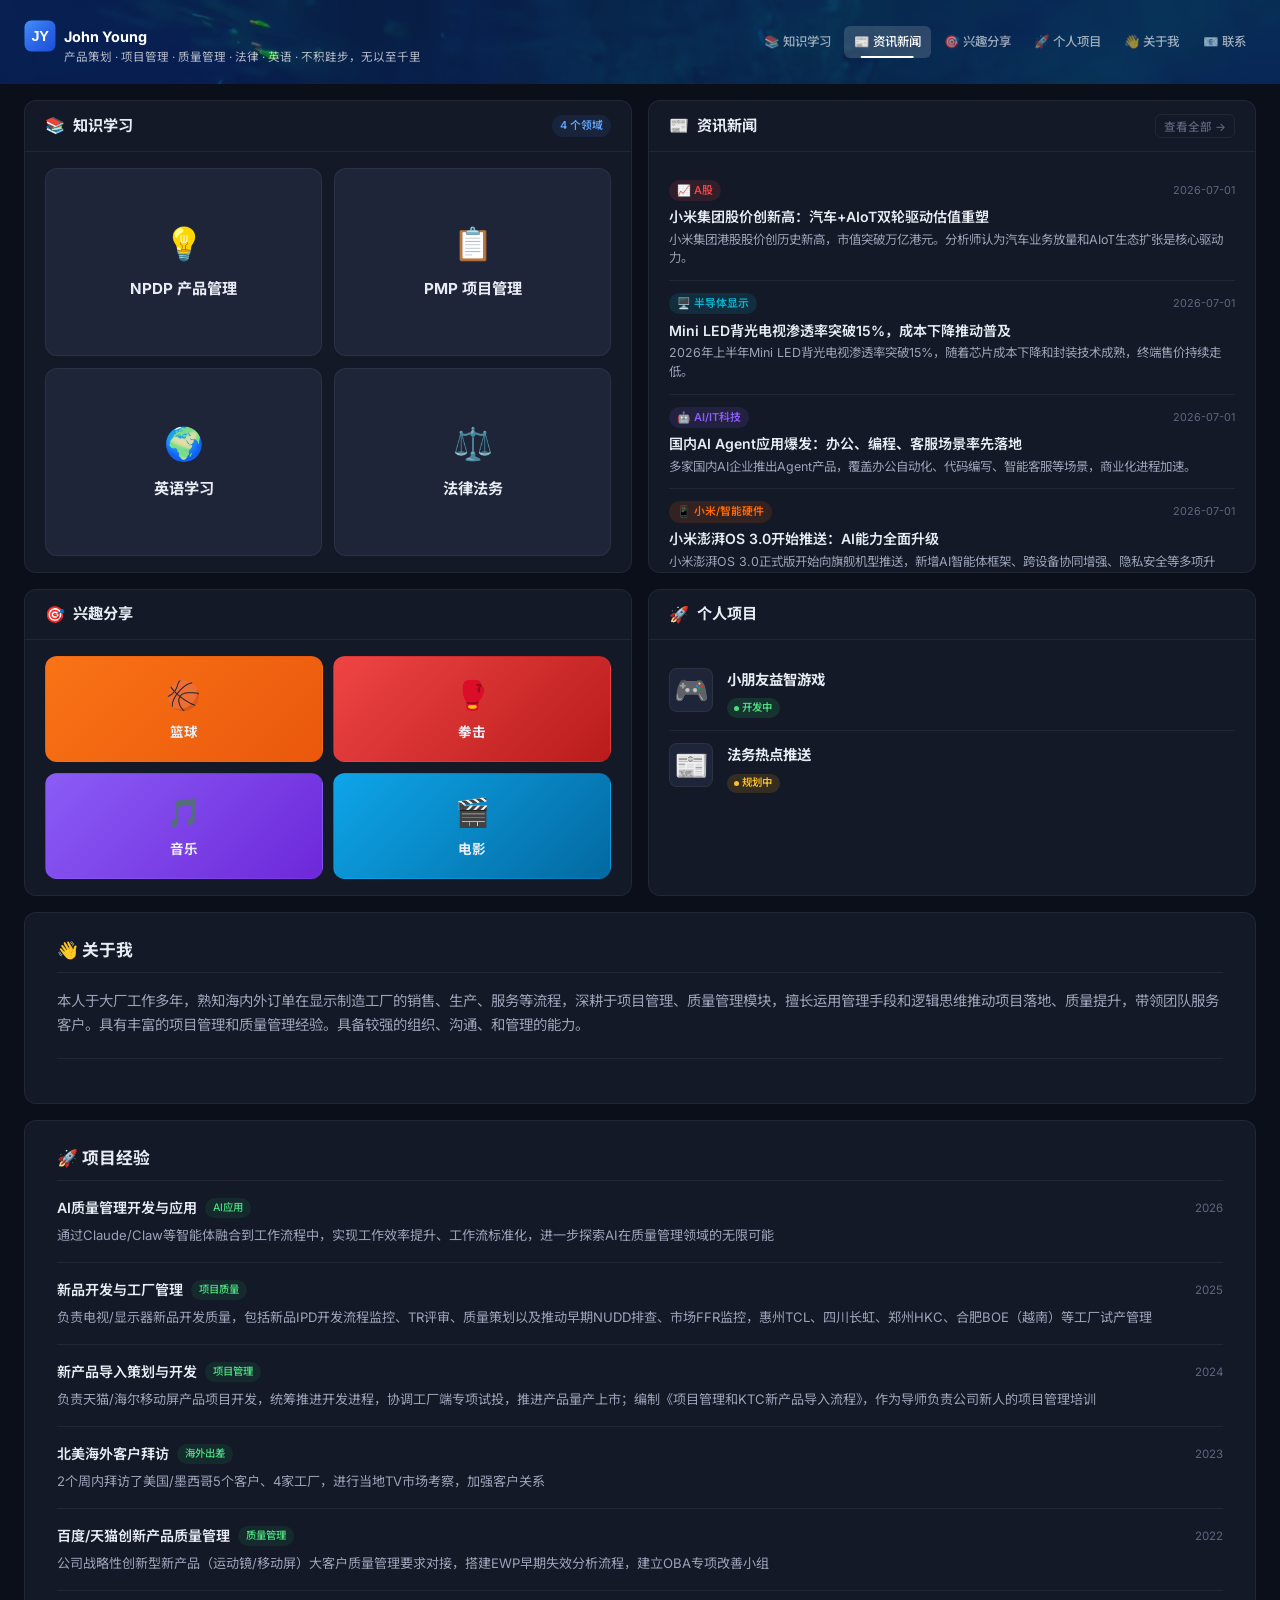
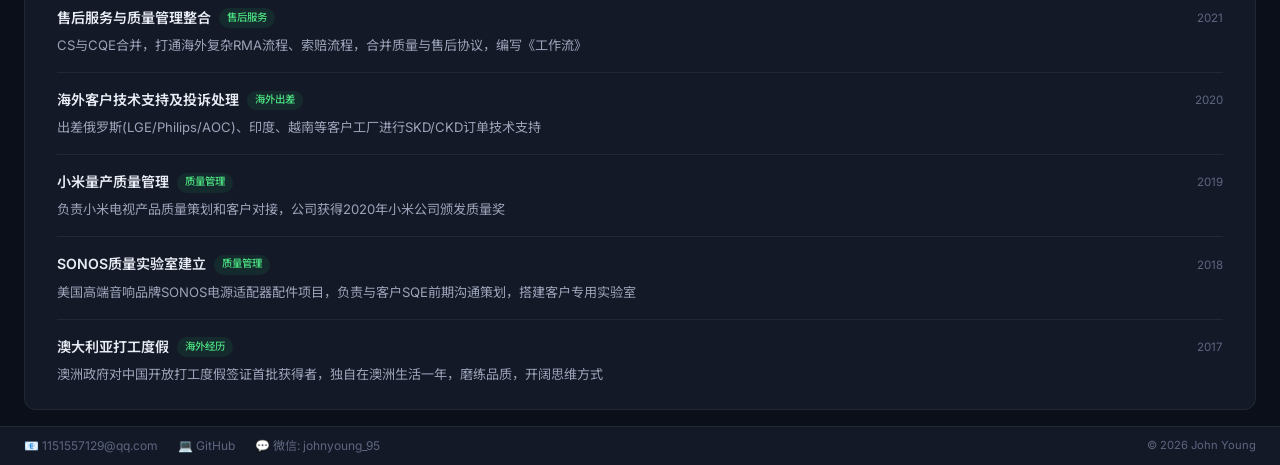
==== commit b3dff403: "替换工作复盘为资讯新闻：小米/智能硬件、AI/IT科技、半导体显示、A股 四板块 - 新增 js/data/news.js（4板块12条初始资讯） - 新增 pages/news.html（全部资讯页" ====
--- a/index.html
+++ b/index.html
@@ -27,7 +27,7 @@
       </div>
       <div class="hero-nav-links">
         <a href="#knowledge" class="hero-nav-link active" data-section="knowledge">📚 知识学习</a>
-        <a href="#weekly" class="hero-nav-link" data-section="weekly">📊 工作复盘</a>
+        <a href="#news" class="hero-nav-link" data-section="news">📰 资讯新闻</a>
         <a href="#interests" class="hero-nav-link" data-section="interests">🎯 兴趣分享</a>
         <a href="#projects" class="hero-nav-link" data-section="projects">🚀 个人项目</a>
         <a href="#about" class="hero-nav-link" data-section="about">👋 关于我</a>
@@ -55,13 +55,13 @@
         </div>
       </section>
 
-      <section class="dash-card" id="weekly">
-        <div class="dash-card-header">
-          <h2><span class="dash-icon">📊</span> 工作复盘</h2>
-          <button class="dash-more-btn" id="toggleHistory">查看全部 →</button>
-        </div>
-        <div class="dash-card-body">
-          <div class="weekly-list" id="weeklyList"></div>
+      <section class="dash-card" id="news">
+        <div class="dash-card-header">
+          <h2><span class="dash-icon">📰</span> 资讯新闻</h2>
+          <button class="dash-more-btn" id="toggleNews">查看全部 →</button>
+        </div>
+        <div class="dash-card-body">
+          <div class="news-list" id="newsList"></div>
         </div>
       </section>
 
@@ -200,7 +200,7 @@
   </div>
 
   <script src="js/data/knowledge.js"></script>
-  <script src="js/data/weekly.js"></script>
+  <script src="js/data/news.js"></script>
   <script src="js/data/interests.js"></script>
   <script src="js/data/projects.js"></script>
   <script src="js/app.js"></script>
--- a/css/style.css
+++ b/css/style.css
@@ -496,131 +496,109 @@
 
 
 /* ============================================
-   职场碎碎念
+   资讯新闻
    ============================================ */
-.weekly-entry {
-  padding: 0.6rem 0;
+.news-entry {
+  padding: 0.75rem 0;
   border-bottom: 1px solid var(--border);
   cursor: pointer;
   transition: var(--transition);
 }
 
-.weekly-entry:last-child { border-bottom: none; }
-
-.weekly-entry:hover { padding-left: 0.5rem; }
-
-.weekly-entry-header {
+.news-entry:last-child { border-bottom: none; }
+
+.news-entry:hover { padding-left: 0.35rem; }
+
+.news-entry-header {
   display: flex;
   align-items: center;
   justify-content: space-between;
-  margin-bottom: 0.2rem;
-}
-
-.weekly-entry-week {
+  margin-bottom: 0.35rem;
+}
+
+.news-entry-badge {
   font-size: 0.68rem;
   font-weight: 600;
-  color: var(--primary-light);
-  background: var(--primary-50);
-  padding: 0.1rem 0.45rem;
+  padding: 0.12rem 0.5rem;
   border-radius: 100px;
 }
 
-.weekly-entry-date {
+.news-entry-date {
   font-size: 0.68rem;
   color: var(--text-muted);
 }
 
-.weekly-entry-title {
+.news-entry-title {
   font-size: 0.88rem;
   font-weight: 600;
   color: var(--text);
-  margin-bottom: 0.15rem;
-}
-
-.weekly-entry-summary {
+  margin-bottom: 0.2rem;
+  line-height: 1.5;
+}
+
+.news-entry-summary {
   font-size: 0.78rem;
   color: var(--text-secondary);
   display: -webkit-box;
   -webkit-line-clamp: 2;
   -webkit-box-orient: vertical;
   overflow: hidden;
-}
-
-.weekly-entry-tags {
-  display: flex;
-  gap: 0.3rem;
-  margin-top: 0.3rem;
-  flex-wrap: wrap;
-}
-
-.weekly-entry-tag {
-  font-size: 0.62rem;
-  color: var(--text-muted);
-  background: rgba(255,255,255,0.04);
-  padding: 0.08rem 0.35rem;
-  border-radius: 4px;
-}
-
-.weekly-highlights {
-  list-style: none;
-  margin-top: 0.25rem;
-}
-
-.weekly-highlights li {
-  font-size: 0.78rem;
+  line-height: 1.5;
+}
+
+/* 详情模态框内新闻样式 */
+.news-detail-list {
+  display: flex;
+  flex-direction: column;
+  gap: 1.25rem;
+}
+
+.news-detail-item {
+  padding-bottom: 1.25rem;
+  border-bottom: 1px solid var(--border);
+}
+
+.news-detail-item:last-child { border-bottom: none; }
+
+.news-detail-date {
+  font-size: 0.75rem;
+  color: var(--text-muted);
+  margin-bottom: 0.3rem;
+}
+
+.news-detail-title {
+  font-size: 1rem;
+  font-weight: 700;
+  color: var(--text);
+  margin-bottom: 0.4rem;
+  line-height: 1.5;
+}
+
+.news-detail-summary {
+  font-size: 0.88rem;
   color: var(--text-secondary);
-  padding: 0.1rem 0;
-  padding-left: 0.85rem;
-  position: relative;
-}
-
-.weekly-highlights li::before {
-  content: '•';
-  position: absolute;
-  left: 0;
+  line-height: 1.7;
+  margin-bottom: 0.5rem;
+}
+
+.news-detail-meta {
+  display: flex;
+  align-items: center;
+  gap: 0.75rem;
+}
+
+.news-detail-source {
+  font-size: 0.75rem;
+  color: var(--text-muted);
+}
+
+.news-detail-link {
+  font-size: 0.75rem;
   color: var(--primary-light);
-}
-
-.weekly-edit-bar {
-  display: flex;
-  gap: 0.5rem;
-  margin-bottom: 1rem;
-  padding-bottom: 0.75rem;
-  border-bottom: 1px solid var(--border);
-}
-
-.weekly-edit-btn,
-.weekly-save-btn {
-  display: inline-flex;
-  align-items: center;
-  gap: 0.3rem;
-  padding: 0.35rem 0.75rem;
-  font-size: 0.8rem;
-  font-weight: 500;
-  border-radius: 6px;
-  cursor: pointer;
-  transition: var(--transition);
-  font-family: var(--font-sans);
-  border: 1px solid var(--border);
-  background: var(--bg-elevated);
-  color: var(--text-secondary);
-}
-
-.weekly-edit-btn:hover {
-  border-color: var(--primary-100);
-  color: var(--primary-light);
-  background: var(--primary-50);
-}
-
-.weekly-save-btn {
-  background: var(--primary);
-  color: white;
-  border-color: var(--primary);
-}
-
-.weekly-save-btn:hover {
-  background: var(--primary-dark);
-}
+  text-decoration: none;
+}
+
+.news-detail-link:hover { text-decoration: underline; }
 
 /* ============================================
    兴趣分享
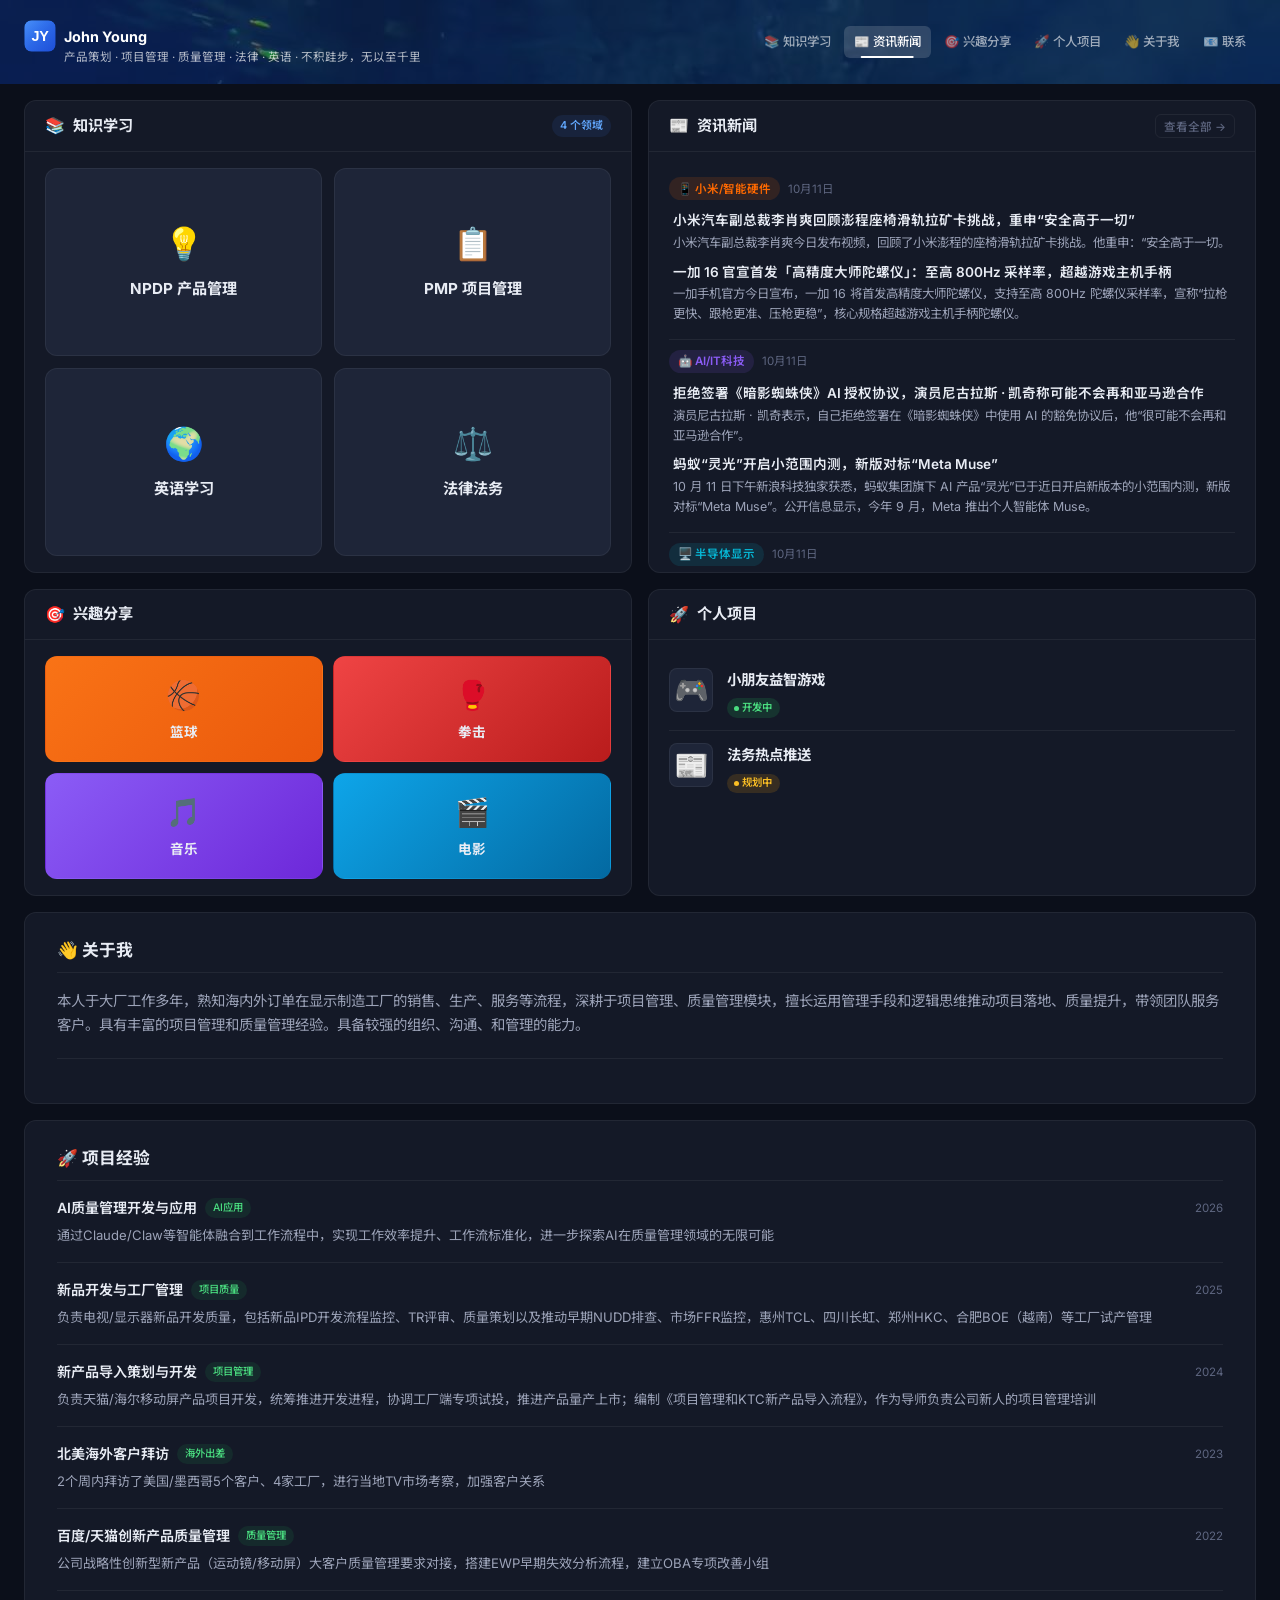
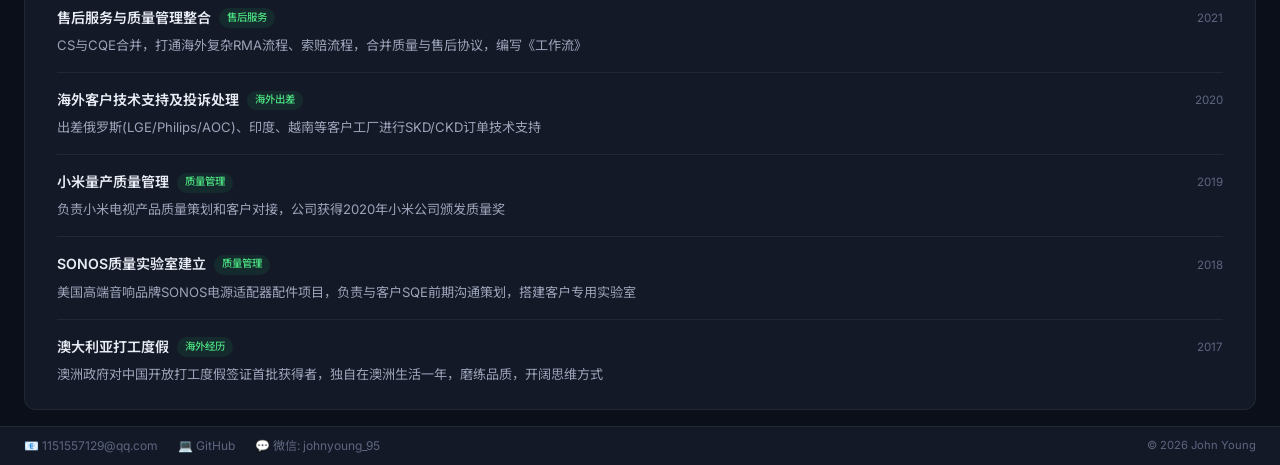
==== commit a19e274f: "优化: 压缩背景图、完善SEO、实现移动端汉堡菜单 - hero-bg.jpg 333KB→121KB（节省64%） - 新增 og-image.jpg 社交分享卡片图 - index.html/ne" ====
--- a/index.html
+++ b/index.html
@@ -5,6 +5,44 @@
   <meta name="viewport" content="width=device-width, initial-scale=1.0">
   <title>John Young | 个人主页</title>
   <meta name="description" content="个人知识库、职场记录、兴趣分享与个人项目展示">
+  <meta name="keywords" content="个人主页,知识库,项目管理,产品策划,质量管理,法律,英语,John Young">
+  <meta name="author" content="John Young">
+  <meta name="robots" content="index, follow">
+  <meta name="theme-color" content="#0b0f1a">
+  <link rel="canonical" href="https://1151557129-lang.github.io/knowledge-base/">
+
+  <!-- Open Graph / 社交分享 -->
+  <meta property="og:type" content="website">
+  <meta property="og:site_name" content="John Young 个人主页">
+  <meta property="og:title" content="John Young | 个人主页">
+  <meta property="og:description" content="个人知识库、职场记录、兴趣分享与个人项目展示">
+  <meta property="og:url" content="https://1151557129-lang.github.io/knowledge-base/">
+  <meta property="og:image" content="https://1151557129-lang.github.io/knowledge-base/assets/og-image.jpg">
+  <meta property="og:image:width" content="1200">
+  <meta property="og:image:height" content="630">
+  <meta property="og:locale" content="zh_CN">
+
+  <!-- Twitter Card -->
+  <meta name="twitter:card" content="summary">
+  <meta name="twitter:title" content="John Young | 个人主页">
+  <meta name="twitter:description" content="个人知识库、职场记录、兴趣分享与个人项目展示">
+  <meta name="twitter:image" content="https://1151557129-lang.github.io/knowledge-base/assets/og-image.jpg">
+
+  <!-- 结构化数据 JSON-LD -->
+  <script type="application/ld+json">
+  {
+    "@context": "https://schema.org",
+    "@type": "Person",
+    "name": "John Young",
+    "url": "https://1151557129-lang.github.io/knowledge-base/",
+    "image": "https://1151557129-lang.github.io/knowledge-base/assets/logo.svg",
+    "jobTitle": "产品策划 · 项目管理 · 质量管理",
+    "knowsAbout": ["项目管理", "质量管理", "产品策划", "法律", "英语"],
+    "sameAs": [
+      "https://github.com/1151557129-lang"
+    ]
+  }
+  </script>
   <link rel="stylesheet" href="css/style.css">
   <link rel="preconnect" href="https://fonts.googleapis.com">
   <link rel="preconnect" href="https://fonts.gstatic.com" crossorigin>
@@ -25,7 +63,7 @@
         </div>
         <span class="hero-nav-tagline">产品策划 · 项目管理 · 质量管理 · 法律 · 英语 · 不积跬步，无以至千里</span>
       </div>
-      <div class="hero-nav-links">
+      <div class="hero-nav-links" id="heroNavLinks">
         <a href="#knowledge" class="hero-nav-link active" data-section="knowledge">📚 知识学习</a>
         <a href="#news" class="hero-nav-link" data-section="news">📰 资讯新闻</a>
         <a href="#interests" class="hero-nav-link" data-section="interests">🎯 兴趣分享</a>
@@ -33,6 +71,11 @@
         <a href="#about" class="hero-nav-link" data-section="about">👋 关于我</a>
         <a href="#contact" class="hero-nav-link" data-section="contact">📧 联系</a>
       </div>
+      <button class="nav-toggle" id="navToggle" aria-label="打开菜单" aria-expanded="false" aria-controls="heroNavLinks">
+        <span class="nav-toggle-bar"></span>
+        <span class="nav-toggle-bar"></span>
+        <span class="nav-toggle-bar"></span>
+      </button>
     </nav>
     <div class="hero-content">
       <img src="assets/logo.svg" alt="JY" class="hero-avatar">
--- a/css/style.css
+++ b/css/style.css
@@ -160,6 +160,46 @@
   height: 2px;
   background: white;
   border-radius: 1px;
+}
+
+/* 汉堡菜单按钮（移动端，默认隐藏） */
+.nav-toggle {
+  display: none;
+  flex-direction: column;
+  justify-content: center;
+  gap: 4px;
+  width: 36px;
+  height: 36px;
+  padding: 8px;
+  background: transparent;
+  border: none;
+  border-radius: 6px;
+  cursor: pointer;
+  flex-shrink: 0;
+}
+
+.nav-toggle:hover {
+  background: rgba(255,255,255,0.1);
+}
+
+.nav-toggle-bar {
+  display: block;
+  width: 100%;
+  height: 2px;
+  background: white;
+  border-radius: 1px;
+  transition: transform 0.25s ease, opacity 0.25s ease;
+}
+
+/* 汉堡按钮展开时变成 X */
+.nav-toggle.open .nav-toggle-bar:nth-child(1) {
+  transform: translateY(6px) rotate(45deg);
+}
+.nav-toggle.open .nav-toggle-bar:nth-child(2) {
+  opacity: 0;
+}
+.nav-toggle.open .nav-toggle-bar:nth-child(3) {
+  transform: translateY(-6px) rotate(-45deg);
 }
 
 /* Hero 主内容（窄屏隐藏） */
@@ -498,52 +538,64 @@
 /* ============================================
    资讯新闻
    ============================================ */
-.news-entry {
-  padding: 0.75rem 0;
+.news-group {
+  padding: 0.6rem 0;
   border-bottom: 1px solid var(--border);
   cursor: pointer;
   transition: var(--transition);
 }
 
-.news-entry:last-child { border-bottom: none; }
-
-.news-entry:hover { padding-left: 0.35rem; }
-
-.news-entry-header {
-  display: flex;
-  align-items: center;
-  justify-content: space-between;
-  margin-bottom: 0.35rem;
-}
-
-.news-entry-badge {
-  font-size: 0.68rem;
+.news-group:last-child { border-bottom: none; }
+
+.news-group:hover { padding-left: 0.35rem; }
+
+.news-group-header {
+  display: flex;
+  align-items: center;
+  gap: 0.5rem;
+  margin-bottom: 0.4rem;
+}
+
+.news-group-badge {
+  font-size: 0.72rem;
   font-weight: 600;
-  padding: 0.12rem 0.5rem;
+  padding: 0.15rem 0.55rem;
   border-radius: 100px;
 }
 
-.news-entry-date {
-  font-size: 0.68rem;
-  color: var(--text-muted);
-}
-
-.news-entry-title {
-  font-size: 0.88rem;
+.news-group-date {
+  font-size: 0.72rem;
+  color: var(--text-muted);
+}
+
+.news-group-item {
+  padding: 0.2rem 0 0.35rem 0.25rem;
+}
+
+.news-group-title {
+  font-size: 0.85rem;
   font-weight: 600;
   color: var(--text);
-  margin-bottom: 0.2rem;
   line-height: 1.5;
-}
-
-.news-entry-summary {
+  display: -webkit-box;
+  -webkit-line-clamp: 1;
+  -webkit-box-orient: vertical;
+  overflow: hidden;
+}
+
+.news-group-summary {
   font-size: 0.78rem;
   color: var(--text-secondary);
+  line-height: 1.6;
   display: -webkit-box;
-  -webkit-line-clamp: 2;
+  -webkit-line-clamp: 3;
   -webkit-box-orient: vertical;
   overflow: hidden;
-  line-height: 1.5;
+  margin-top: 0.15rem;
+}
+
+.news-group:hover .news-group-title {
+  color: var(--primary-light);
 }
 
 /* 详情模态框内新闻样式 */
@@ -1068,8 +1120,24 @@
   .knowledge-grid { grid-template-columns: 1fr 1fr; }
 
   .hero { height: 56px; }
-  .hero-nav-links { gap: 0; }
-  .hero-nav-link { font-size: 0.7rem; padding: 0.25rem 0.4rem; }
+  .nav-toggle { display: flex; }
+  .hero-nav-links {
+    position: absolute;
+    top: calc(100% + 8px);
+    right: 1.5rem;
+    flex-direction: column;
+    gap: 0;
+    background: rgba(11, 15, 26, 0.97);
+    border: 1px solid rgba(255,255,255,0.1);
+    border-radius: 10px;
+    padding: 0.4rem;
+    min-width: 150px;
+    box-shadow: 0 12px 32px rgba(0,0,0,0.5);
+    display: none;
+    z-index: 100;
+  }
+  .hero-nav-links.open { display: flex; }
+  .hero-nav-link { font-size: 0.85rem; padding: 0.6rem 0.75rem; border-radius: 6px; }
   .hero-nav-tagline { display: none; }
 
   .about-exp-header { flex-direction: column; align-items: flex-start; gap: 0.15rem; }
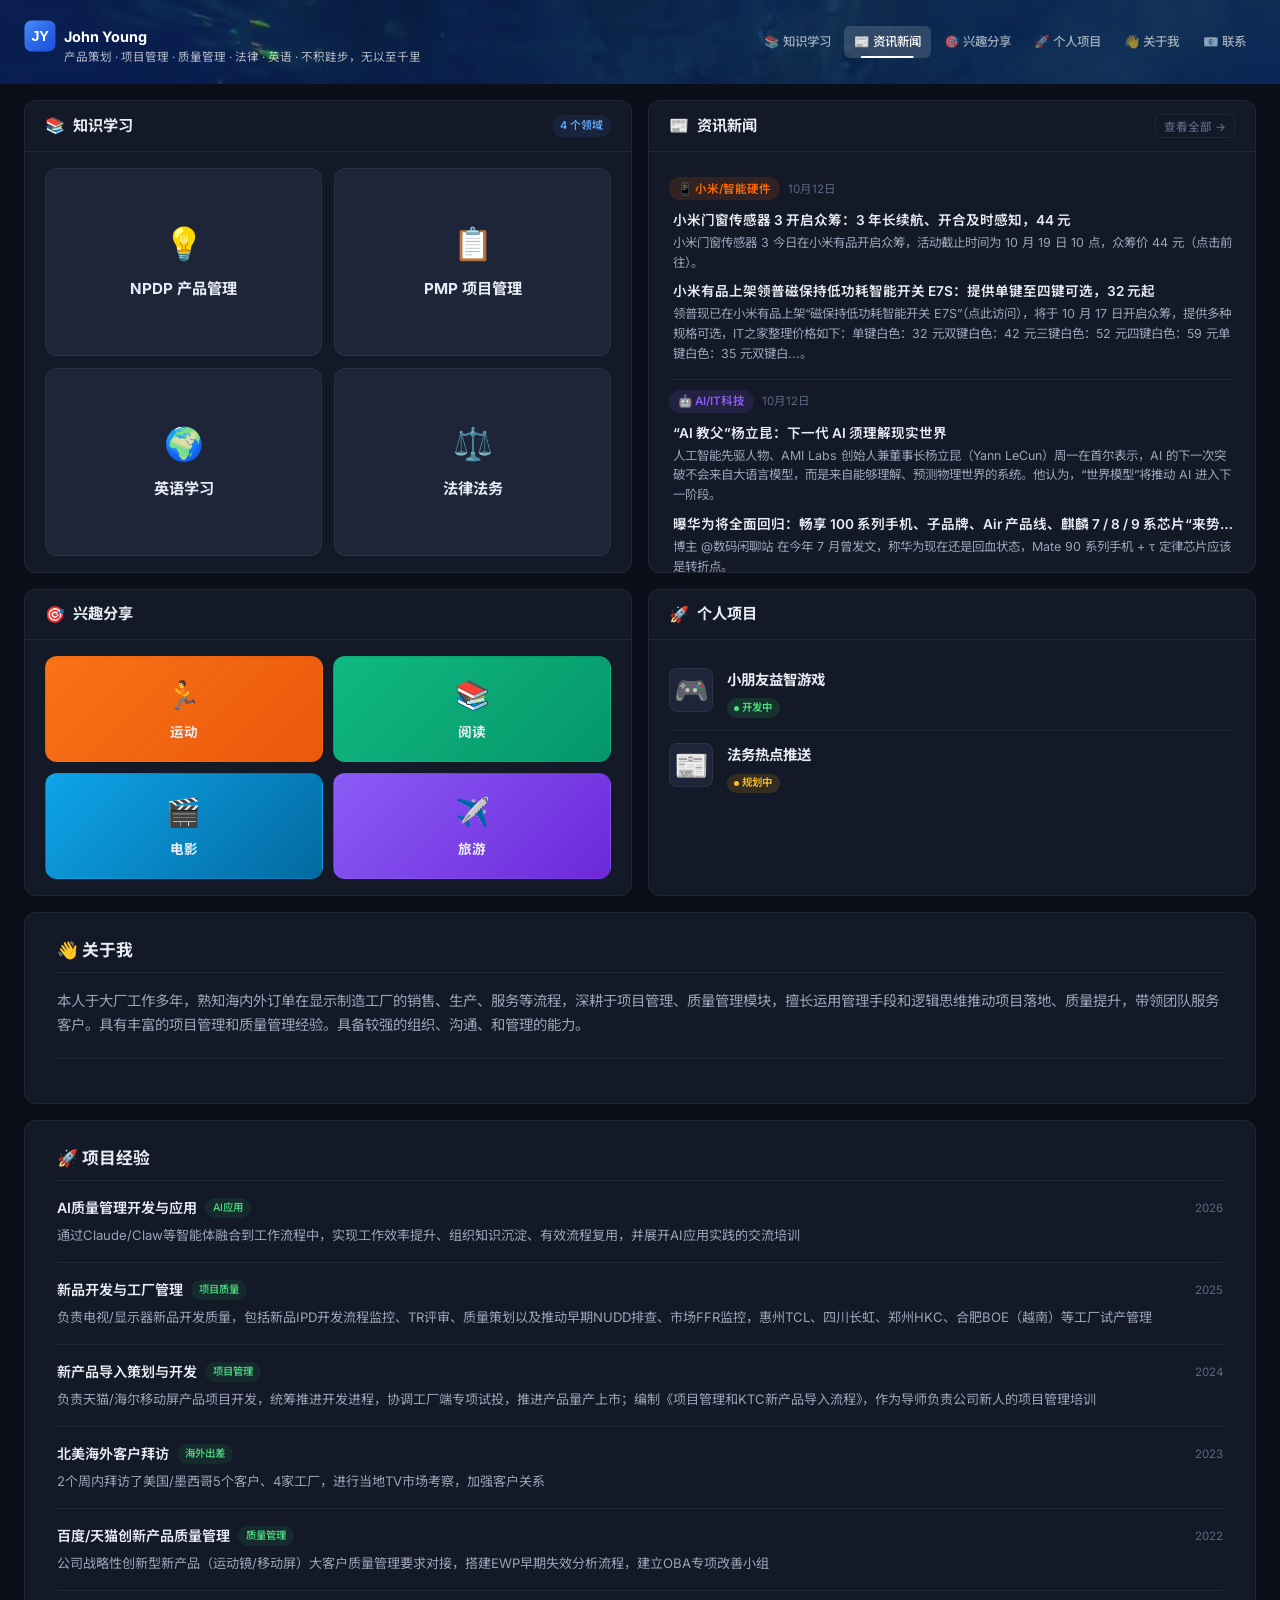
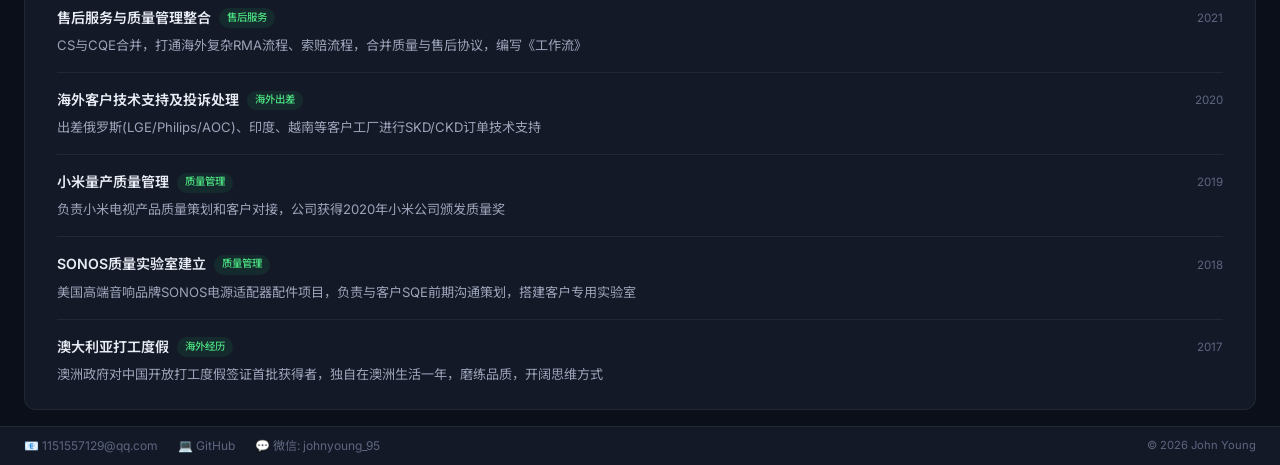
==== commit 88b23aee: "更新2026项目经验描述: AI质量管理开发与应用" ====
--- a/index.html
+++ b/index.html
@@ -141,7 +141,7 @@
             <span class="proj-exp-tag">AI应用</span>
             <span class="proj-exp-date">2026</span>
           </div>
-          <p>通过Claude/Claw等智能体融合到工作流程中，实现工作效率提升、工作流标准化，进一步探索AI在质量管理领域的无限可能</p>
+          <p>通过Claude/Claw等智能体融合到工作流程中，实现工作效率提升、组织知识沉淀、有效流程复用，并展开AI应用实践的交流培训</p>
         </div>
         <div class="proj-exp-item">
           <div class="proj-exp-header">
@@ -231,13 +231,13 @@
 
   <!-- 模态框 -->
   <div class="modal-overlay" id="modalOverlay">
-    <div class="modal" id="modal">
-      <button class="modal-close" id="modalClose">&times;</button>
+    <div class="modal" id="modal" role="dialog" aria-modal="true" aria-labelledby="modalTitle" tabindex="-1">
+      <button class="modal-close" id="modalClose" aria-label="关闭弹窗">&times;</button>
       <div class="modal-header">
-        <span class="modal-icon" id="modalIcon"></span>
+        <span class="modal-icon" id="modalIcon" aria-hidden="true"></span>
         <h2 class="modal-title" id="modalTitle"></h2>
       </div>
-      <div class="modal-breadcrumb" id="modalBreadcrumb"></div>
+      <div class="modal-breadcrumb" id="modalBreadcrumb" aria-label="面包屑导航"></div>
       <div class="modal-body" id="modalBody"></div>
     </div>
   </div>
--- a/css/style.css
+++ b/css/style.css
@@ -1152,3 +1152,18 @@
 ::-webkit-scrollbar-track { background: transparent; }
 ::-webkit-scrollbar-thumb { background: rgba(255,255,255,0.1); border-radius: 3px; }
 ::-webkit-scrollbar-thumb:hover { background: rgba(255,255,255,0.2); }
+
+/* ============================================
+   无障碍：键盘焦点可见性
+   ============================================ */
+:focus-visible {
+  outline: 2px solid #3b82f6;
+  outline-offset: 2px;
+  border-radius: 6px;
+}
+
+/* 可点击卡片获得键盘焦点时的视觉反馈 */
+[role="button"]:focus-visible {
+  outline: 2px solid #3b82f6;
+  outline-offset: 2px;
+}
